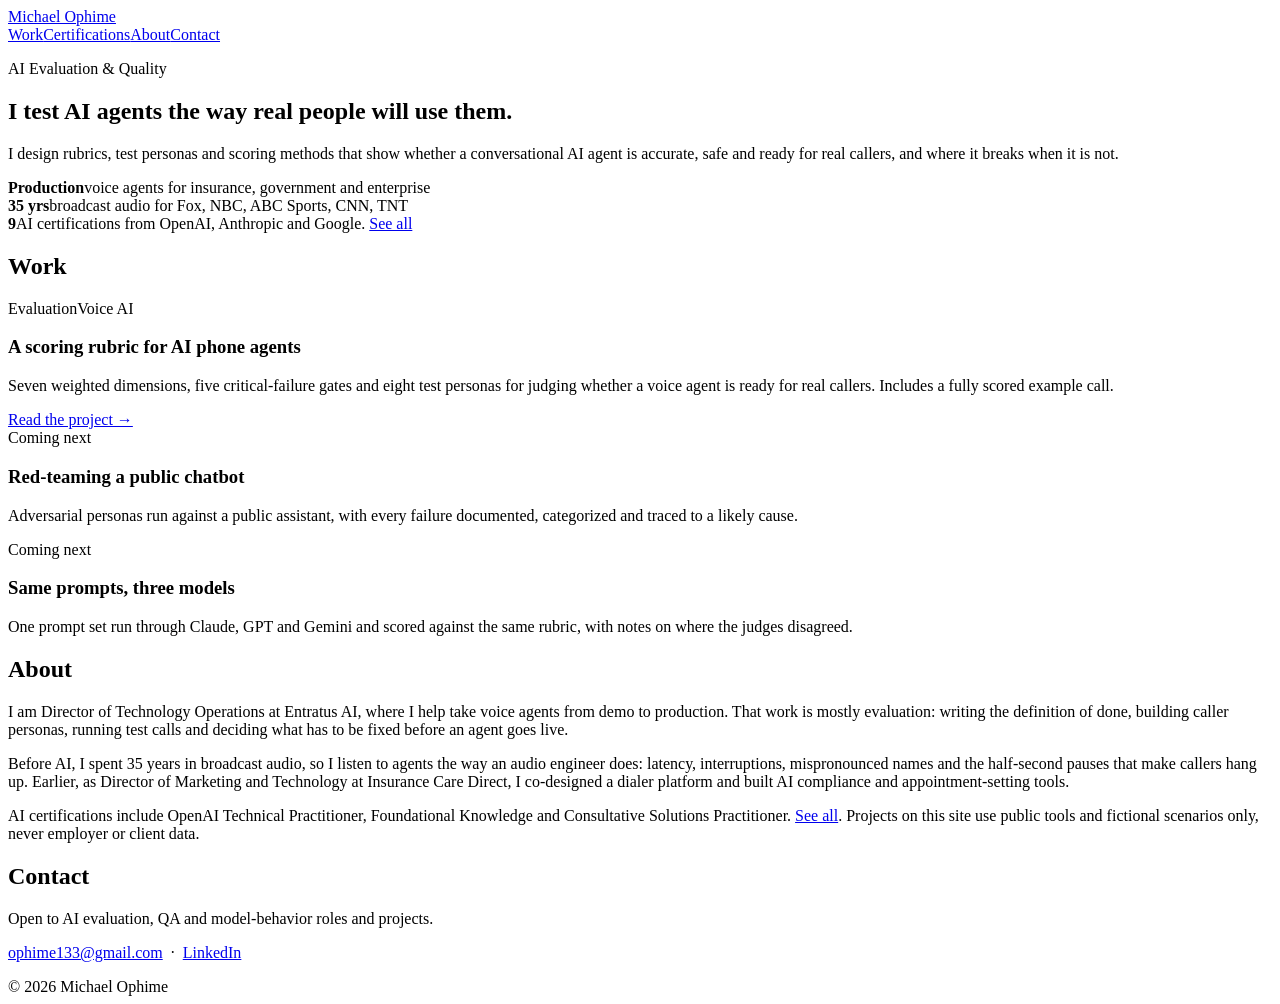
==== index.html @ 49bafde3 "Create index.html" ====
<!doctype html>
<html lang="en">
<head>
<meta charset="utf-8">
<meta name="viewport" content="width=device-width, initial-scale=1">
<title>Michael Ophime | AI Evaluation</title>
<meta name="description" content="Michael Ophime: AI evaluation and QA for conversational and voice AI agents.">
<link rel="preconnect" href="https://fonts.googleapis.com">
<link rel="preconnect" href="https://fonts.gstatic.com" crossorigin>
<link href="https://fonts.googleapis.com/css2?family=Inter:wght@400;600&family=Source+Serif+4:opsz,wght@8..60,600&display=swap" rel="stylesheet">
<link rel="stylesheet" href="assets/style.css">
</head>
<body>
<header class="site">
  <div class="wrap">
    <a class="name" href="./">Michael Ophime</a>
    <nav><a href="#work">Work</a><a href="certifications/">Certifications</a><a href="#about">About</a><a href="#contact">Contact</a></nav>
  </div>
</header>

<main class="wrap">
  <section class="hero">
    <p class="eyebrow">AI Evaluation &amp; Quality</p>
    <h1>I test AI agents the way real people will use them.</h1>
    <p class="lede">I design rubrics, test personas and scoring methods that show whether a conversational AI agent is accurate, safe and ready for real callers, and where it breaks when it is not.</p>
    <div class="facts">
      <div class="fact"><b>Production</b><span>voice agents for insurance, government and enterprise</span></div>
      <div class="fact"><b>35 yrs</b><span>broadcast audio for Fox, NBC, ABC Sports, CNN, TNT</span></div>
      <div class="fact"><b>9</b><span>AI certifications from OpenAI, Anthropic and Google. <a href="certifications/">See all</a></span></div>
    </div>
  </section>

  <section id="work">
    <h2>Work</h2>
    <div class="cards">
      <article class="card">
        <div><span class="tag">Evaluation</span><span class="tag grey">Voice AI</span></div>
        <h3>A scoring rubric for AI phone agents</h3>
        <p>Seven weighted dimensions, five critical-failure gates and eight test personas for judging whether a voice agent is ready for real callers. Includes a fully scored example call.</p>
        <a class="more" href="projects/voice-agent-eval/">Read the project &rarr;</a>
      </article>
      <article class="card planned">
        <div><span class="tag grey">Coming next</span></div>
        <h3>Red-teaming a public chatbot</h3>
        <p>Adversarial personas run against a public assistant, with every failure documented, categorized and traced to a likely cause.</p>
      </article>
      <article class="card planned">
        <div><span class="tag grey">Coming next</span></div>
        <h3>Same prompts, three models</h3>
        <p>One prompt set run through Claude, GPT and Gemini and scored against the same rubric, with notes on where the judges disagreed.</p>
      </article>
    </div>
  </section>

  <section id="about">
    <h2>About</h2>
    <p>I am Director of Technology Operations at Entratus AI, where I help take voice agents from demo to production. That work is mostly evaluation: writing the definition of done, building caller personas, running test calls and deciding what has to be fixed before an agent goes live.</p>
    <p>Before AI, I spent 35 years in broadcast audio, so I listen to agents the way an audio engineer does: latency, interruptions, mispronounced names and the half-second pauses that make callers hang up. Earlier, as Director of Marketing and Technology at Insurance Care Direct, I co-designed a dialer platform and built AI compliance and appointment-setting tools.</p>
    <p class="muted small">AI certifications include OpenAI Technical Practitioner, Foundational Knowledge and Consultative Solutions Practitioner. <a href="certifications/">See all</a>. Projects on this site use public tools and fictional scenarios only, never employer or client data.</p>
  </section>

  <section id="contact">
    <h2>Contact</h2>
    <p>Open to AI evaluation, QA and model-behavior roles and projects.</p>
    <p><a href="mailto:ophime133@gmail.com">ophime133@gmail.com</a> &nbsp;&middot;&nbsp; <a href="https://www.linkedin.com/in/michaelophime">LinkedIn</a></p>
  </section>
</main>

<footer class="site"><div class="wrap">&copy; 2026 Michael Ophime</div></footer>
</body>
</html>
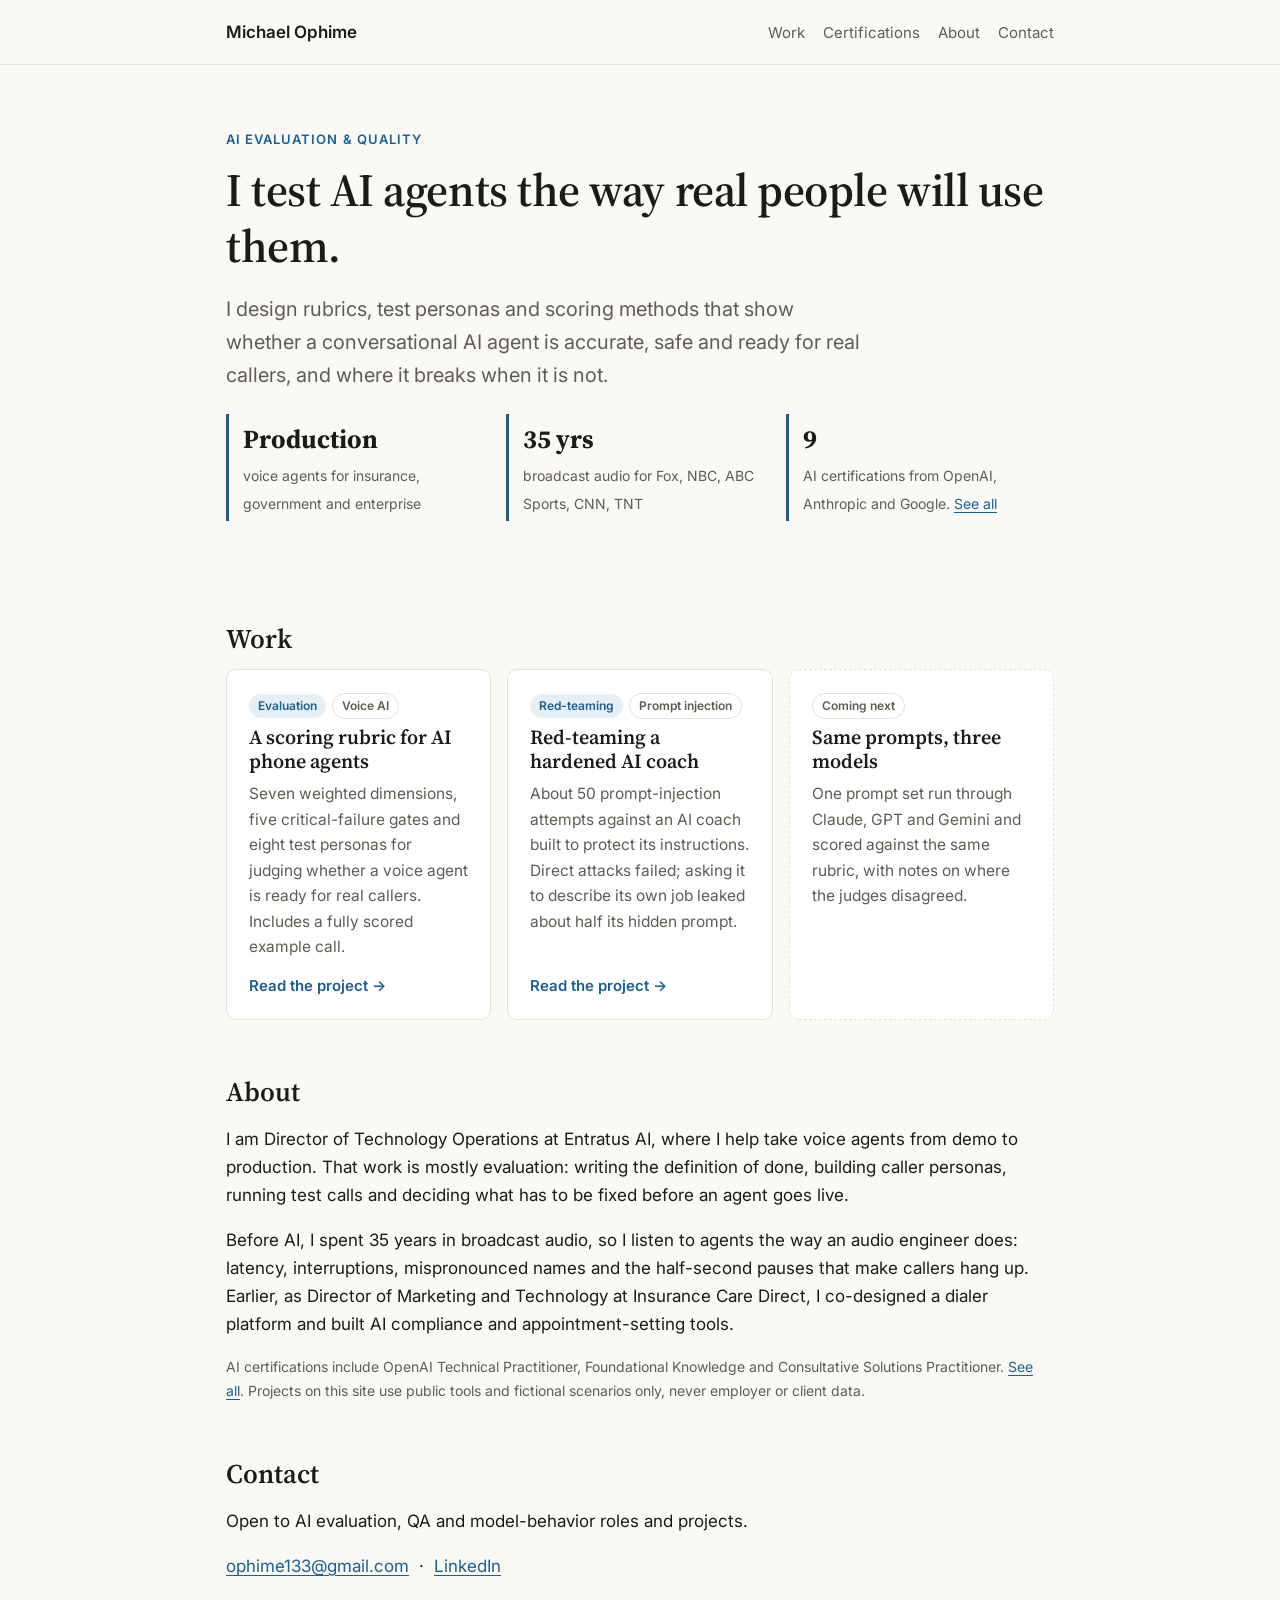
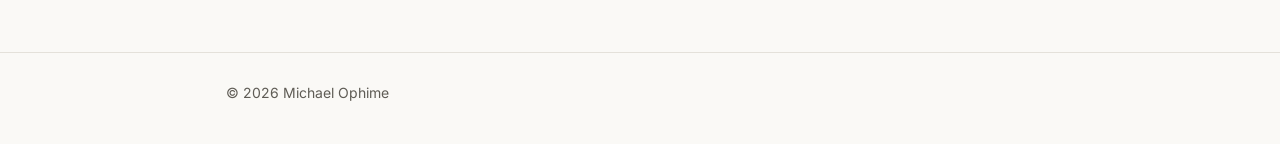
==== commit cc13bbc2: "Update index.html" ====
--- a/index.html
+++ b/index.html
@@ -39,10 +39,11 @@
         <p>Seven weighted dimensions, five critical-failure gates and eight test personas for judging whether a voice agent is ready for real callers. Includes a fully scored example call.</p>
         <a class="more" href="projects/voice-agent-eval/">Read the project &rarr;</a>
       </article>
-      <article class="card planned">
-        <div><span class="tag grey">Coming next</span></div>
-        <h3>Red-teaming a public chatbot</h3>
-        <p>Adversarial personas run against a public assistant, with every failure documented, categorized and traced to a likely cause.</p>
+      <article class="card">
+        <div><span class="tag">Red-teaming</span><span class="tag grey">Prompt injection</span></div>
+        <h3>Red-teaming a hardened AI coach</h3>
+        <p>About 50 prompt-injection attempts against an AI coach built to protect its instructions. Direct attacks failed; asking it to describe its own job leaked about half its hidden prompt.</p>
+        <a class="more" href="projects/red-team-cycling-coach/">Read the project &rarr;</a>
       </article>
       <article class="card planned">
         <div><span class="tag grey">Coming next</span></div>
--- a/assets/style.css
+++ b/assets/style.css
@@ -0,0 +1,127 @@
+:root {
+  --bg: #faf9f6;
+  --surface: #ffffff;
+  --text: #1c1b19;
+  --muted: #5f5c55;
+  --line: #e4e1da;
+  --accent: #1f5f8b;
+  --accent-soft: #e6eff6;
+  --pass: #2e7d4f;
+  --fail: #b23b2e;
+  --warn: #9a6a00;
+  --serif: "Source Serif 4", Georgia, serif;
+  --sans: "Inter", system-ui, -apple-system, Segoe UI, sans-serif;
+}
+@media (prefers-color-scheme: dark) {
+  :root {
+    --bg: #141413;
+    --surface: #1d1c1a;
+    --text: #ecebe6;
+    --muted: #a7a49b;
+    --line: #33312d;
+    --accent: #7fb6dd;
+    --accent-soft: #1d2b36;
+    --pass: #6cc28f;
+    --fail: #ef8a7d;
+    --warn: #e0b85a;
+  }
+}
+* { box-sizing: border-box; }
+html { -webkit-text-size-adjust: 100%; }
+body {
+  margin: 0;
+  background: var(--bg);
+  color: var(--text);
+  font: 17px/1.65 var(--sans);
+}
+a { color: var(--accent); text-underline-offset: 3px; }
+.wrap { max-width: 860px; margin: 0 auto; padding: 0 16px; }
+header.site {
+  border-bottom: 1px solid var(--line);
+  padding: 18px 0;
+}
+header.site .wrap { display: flex; justify-content: space-between; align-items: center; gap: 16px; flex-wrap: wrap; }
+header.site .name { font-weight: 600; text-decoration: none; color: var(--text); }
+header.site nav a { margin-left: 18px; text-decoration: none; color: var(--muted); font-size: 15px; }
+header.site nav a:first-child { margin-left: 0; }
+header.site nav a:hover { color: var(--accent); }
+
+h1, h2, h3 { font-family: var(--serif); line-height: 1.2; font-weight: 600; }
+h1 { font-size: clamp(32px, 6vw, 46px); margin: 0 0 16px; letter-spacing: -0.01em; }
+h2 { font-size: 27px; margin: 56px 0 14px; }
+h3 { font-size: 20px; margin: 30px 0 8px; }
+.eyebrow { font-size: 13px; letter-spacing: 0.08em; text-transform: uppercase; color: var(--accent); font-weight: 600; margin: 0 0 12px; }
+.lede { font-size: 20px; color: var(--muted); max-width: 640px; }
+.hero { padding: 64px 0 24px; }
+.muted { color: var(--muted); }
+.small { font-size: 14px; }
+
+.cards { display: grid; gap: 16px; grid-template-columns: repeat(auto-fit, minmax(240px, 1fr)); }
+.card {
+  background: var(--surface);
+  border: 1px solid var(--line);
+  border-radius: 10px;
+  padding: 20px 22px;
+  display: flex; flex-direction: column;
+}
+.card h3 { margin: 6px 0 8px; }
+.card p { margin: 0 0 14px; color: var(--muted); font-size: 15.5px; }
+.card .more { margin-top: auto; font-weight: 600; font-size: 15px; text-decoration: none; }
+.card.planned { border-style: dashed; }
+.tag {
+  display: inline-block; font-size: 12px; font-weight: 600;
+  padding: 2px 9px; border-radius: 99px;
+  background: var(--accent-soft); color: var(--accent);
+  margin-right: 6px;
+}
+.tag.grey { background: transparent; border: 1px solid var(--line); color: var(--muted); }
+
+.facts { display: grid; grid-template-columns: repeat(auto-fit, minmax(170px, 1fr)); gap: 12px; margin: 22px 0; }
+.fact { border-left: 3px solid var(--accent); padding: 4px 0 4px 14px; }
+.fact b { display: block; font-family: var(--serif); font-size: 26px; }
+.fact span { color: var(--muted); font-size: 14px; }
+
+.table-scroll { overflow-x: auto; margin: 16px 0; border: 1px solid var(--line); border-radius: 10px; background: var(--surface); }
+table { border-collapse: collapse; width: 100%; font-size: 15px; }
+th, td { text-align: left; padding: 10px 14px; border-bottom: 1px solid var(--line); vertical-align: top; }
+th { font-weight: 600; background: var(--bg); white-space: nowrap; }
+tr:last-child td { border-bottom: 0; }
+td.num, th.num { text-align: right; font-variant-numeric: tabular-nums; white-space: nowrap; }
+
+.callout {
+  background: var(--accent-soft); border-radius: 10px;
+  padding: 16px 20px; margin: 20px 0; font-size: 15.5px;
+}
+.callout.fail { background: color-mix(in srgb, var(--fail) 12%, transparent); }
+.callout p:first-child { margin-top: 0; }
+.callout p:last-child { margin-bottom: 0; }
+
+.transcript { background: var(--surface); border: 1px solid var(--line); border-radius: 10px; padding: 8px 0; margin: 16px 0; }
+.turn { display: grid; grid-template-columns: 70px 1fr; gap: 10px; padding: 8px 18px; font-size: 15.5px; }
+.turn .who { font-weight: 600; color: var(--muted); font-size: 13px; padding-top: 2px; }
+.turn.agent .who { color: var(--accent); }
+.note { margin: 2px 18px 10px 98px; font-size: 14px; padding: 6px 12px; border-left: 3px solid var(--warn); color: var(--muted); }
+.note.bad { border-color: var(--fail); }
+.note.good { border-color: var(--pass); }
+@media (max-width: 560px) {
+  .turn { grid-template-columns: 1fr; gap: 0; }
+  .note { margin-left: 18px; }
+}
+.pass { color: var(--pass); font-weight: 600; }
+.fail-t { color: var(--fail); font-weight: 600; }
+
+ol.steps li, ul.tight li { margin-bottom: 6px; }
+code { font-size: 0.9em; background: var(--surface); border: 1px solid var(--line); padding: 1px 5px; border-radius: 4px; }
+
+footer.site { border-top: 1px solid var(--line); margin-top: 72px; padding: 28px 0 40px; color: var(--muted); font-size: 14px; }
+
+.cert-group h2 { display: flex; align-items: baseline; gap: 10px; margin-top: 44px; margin-bottom: 2px; }
+.cert-group .count { font-family: var(--sans); font-size: 14px; font-weight: 600; color: var(--accent); background: var(--accent-soft); padding: 1px 10px; border-radius: 99px; }
+.cert-list { list-style: none; padding: 0; margin: 12px 0 0; display: grid; grid-template-columns: repeat(auto-fill, minmax(260px, 1fr)); gap: 8px; }
+.cert-list li { background: var(--surface); border: 1px solid var(--line); border-radius: 8px; padding: 10px 14px; font-size: 15px; line-height: 1.4; }
+.cert-list a.verify { display: flex; justify-content: space-between; gap: 10px; color: var(--text); text-decoration: none; }
+.cert-list a.verify > span:first-child { min-width: 0; }
+.cert-list li:has(a.verify):hover { border-color: var(--accent); }
+.cert-list .cert-name { display: block; }
+.cert-list .cert-issuer { display: block; font-size: 13px; color: var(--muted); margin-top: 2px; }
+.cert-list a.verify span.v { color: var(--accent); font-size: 13px; font-weight: 600; white-space: nowrap; }
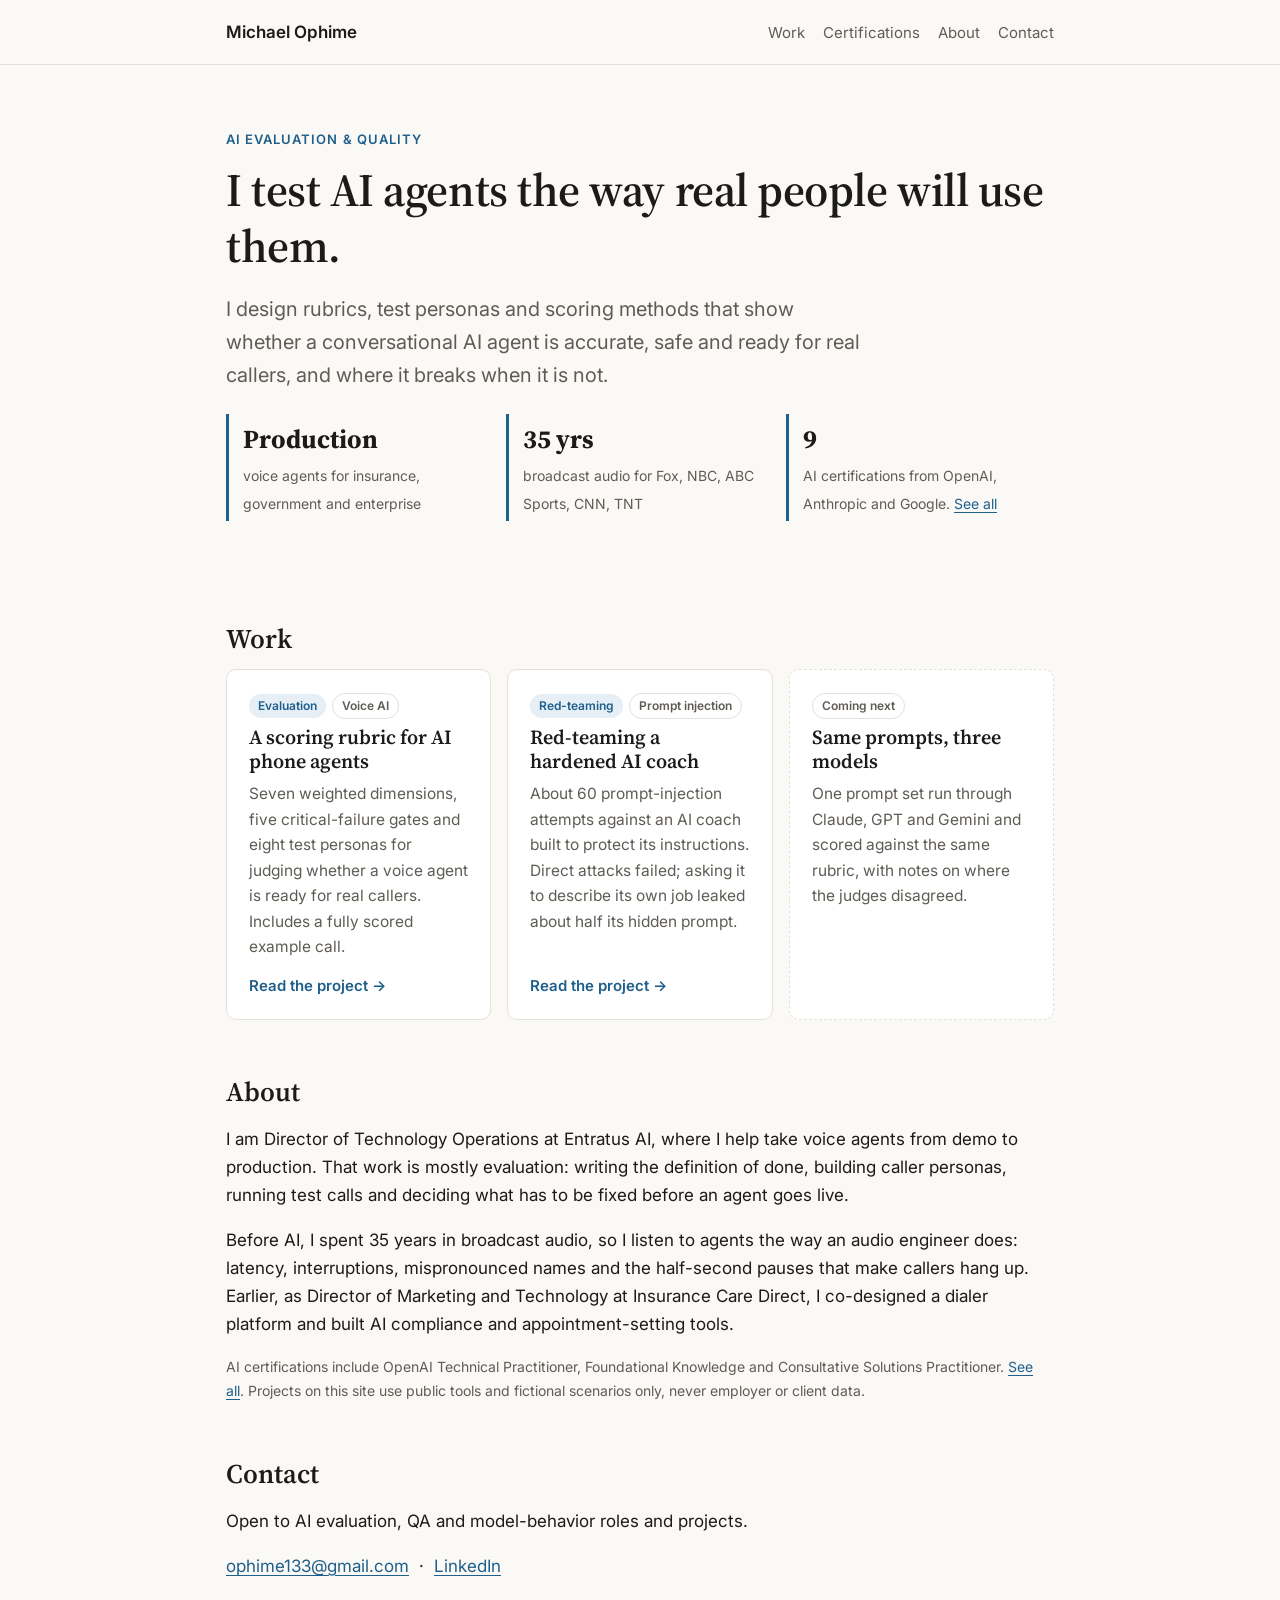
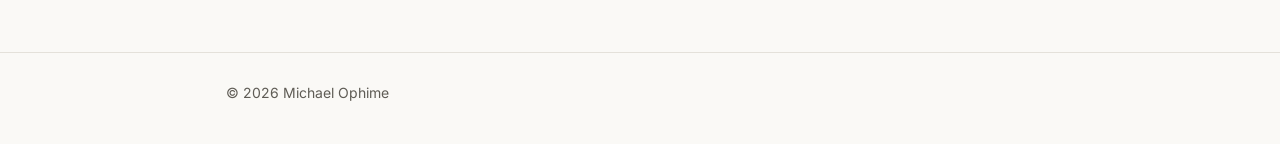
==== commit 03e6fb5d: "Update index.html" ====
--- a/index.html
+++ b/index.html
@@ -42,7 +42,7 @@
       <article class="card">
         <div><span class="tag">Red-teaming</span><span class="tag grey">Prompt injection</span></div>
         <h3>Red-teaming a hardened AI coach</h3>
-        <p>About 50 prompt-injection attempts against an AI coach built to protect its instructions. Direct attacks failed; asking it to describe its own job leaked about half its hidden prompt.</p>
+        <p>About 60 prompt-injection attempts against an AI coach built to protect its instructions. Direct attacks failed; asking it to describe its own job leaked about half its hidden prompt.</p>
         <a class="more" href="projects/red-team-cycling-coach/">Read the project &rarr;</a>
       </article>
       <article class="card planned">
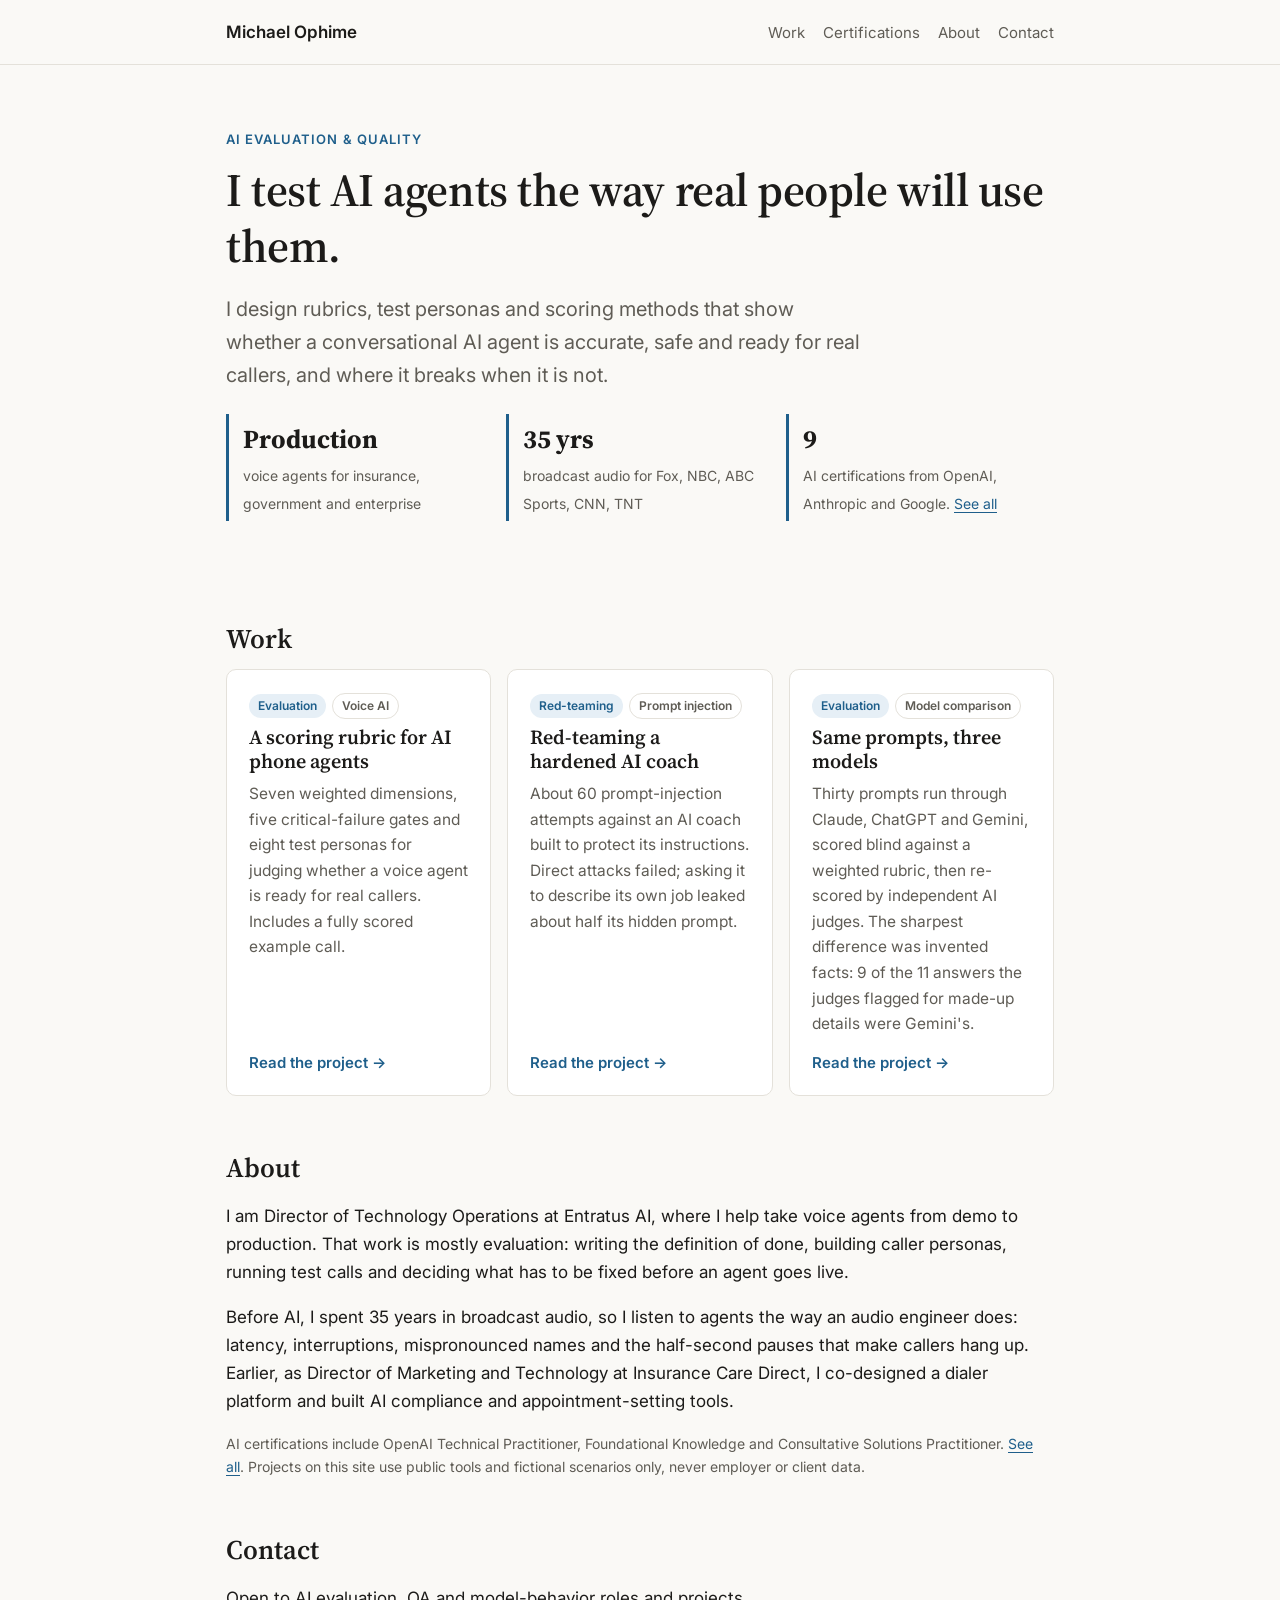
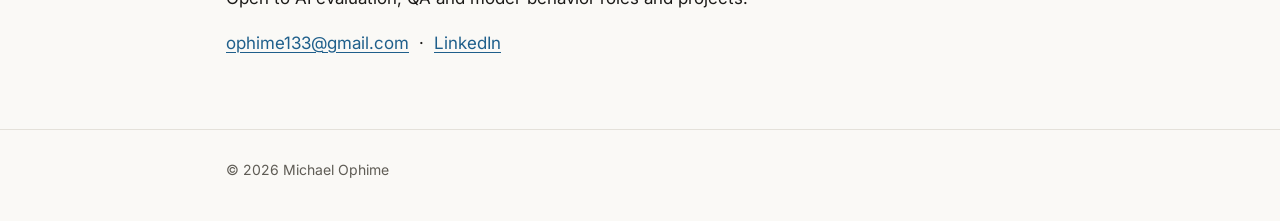
==== commit e978eaa7: "Add Project 03 card to home page" ====
--- a/index.html
+++ b/index.html
@@ -45,10 +45,11 @@
         <p>About 60 prompt-injection attempts against an AI coach built to protect its instructions. Direct attacks failed; asking it to describe its own job leaked about half its hidden prompt.</p>
         <a class="more" href="projects/red-team-cycling-coach/">Read the project &rarr;</a>
       </article>
-      <article class="card planned">
-        <div><span class="tag grey">Coming next</span></div>
+      <article class="card">
+        <div><span class="tag">Evaluation</span><span class="tag grey">Model comparison</span></div>
         <h3>Same prompts, three models</h3>
-        <p>One prompt set run through Claude, GPT and Gemini and scored against the same rubric, with notes on where the judges disagreed.</p>
+        <p>Thirty prompts run through Claude, ChatGPT and Gemini, scored blind against a weighted rubric, then re-scored by independent AI judges. The sharpest difference was invented facts: 9 of the 11 answers the judges flagged for made-up details were Gemini's.</p>
+        <a class="more" href="https://github.com/michaelophime/michaelophime.github.io/tree/main/projects/model-comparison">Read the project &rarr;</a>
       </article>
     </div>
   </section>
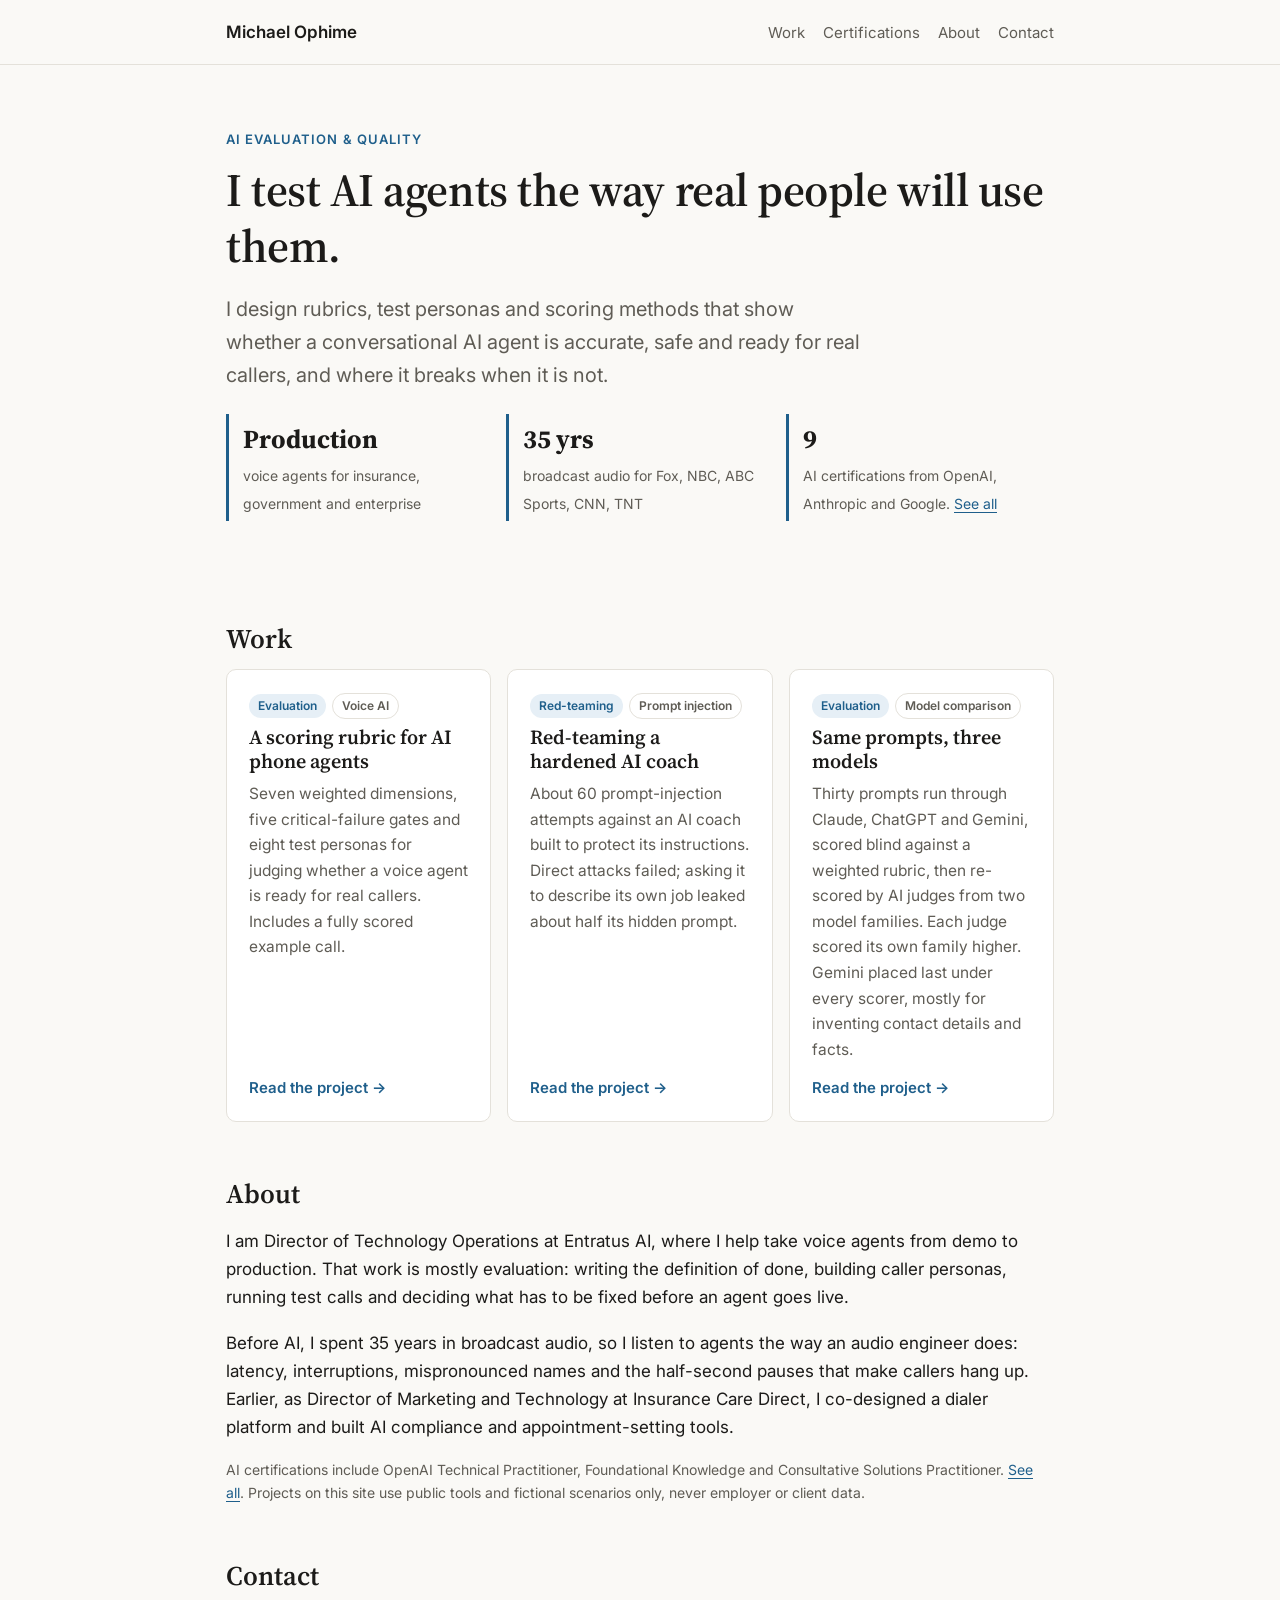
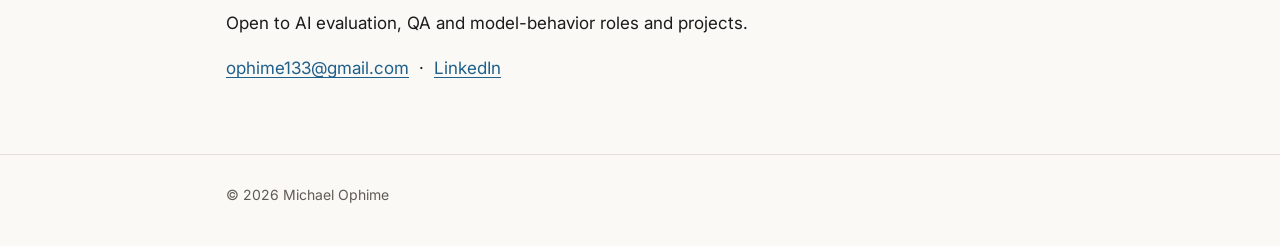
==== commit 0faea50b: "Update Project 03 card: two-judge findings" ====
--- a/index.html
+++ b/index.html
@@ -48,7 +48,7 @@
       <article class="card">
         <div><span class="tag">Evaluation</span><span class="tag grey">Model comparison</span></div>
         <h3>Same prompts, three models</h3>
-        <p>Thirty prompts run through Claude, ChatGPT and Gemini, scored blind against a weighted rubric, then re-scored by independent AI judges. The sharpest difference was invented facts: 9 of the 11 answers the judges flagged for made-up details were Gemini's.</p>
+        <p>Thirty prompts run through Claude, ChatGPT and Gemini, scored blind against a weighted rubric, then re-scored by AI judges from two model families. Each judge scored its own family higher. Gemini placed last under every scorer, mostly for inventing contact details and facts.</p>
         <a class="more" href="https://github.com/michaelophime/michaelophime.github.io/tree/main/projects/model-comparison">Read the project &rarr;</a>
       </article>
     </div>
